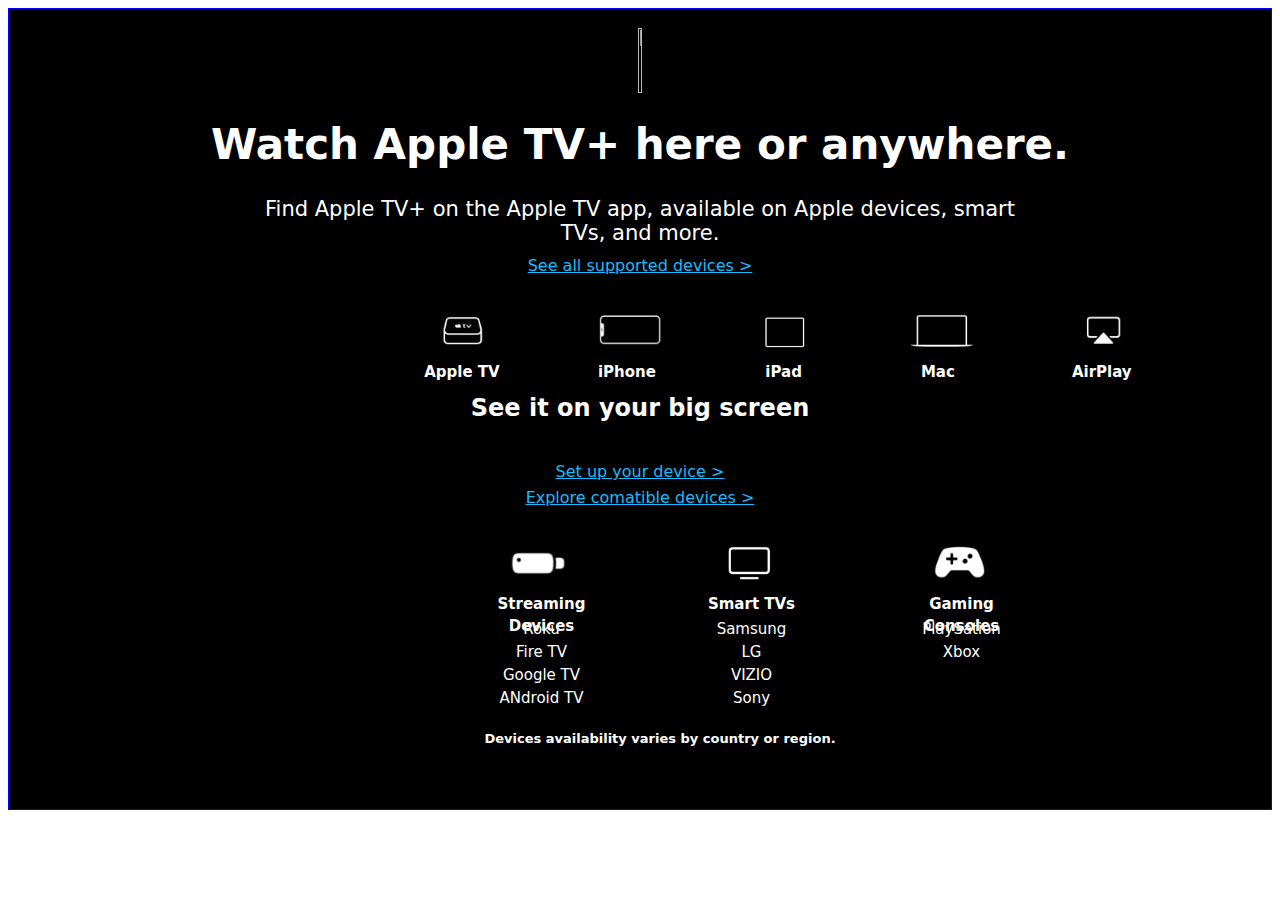
==== footer.html @ 90dbae34 "added" ====
<!DOCTYPE html>
<html lang="en">
<head>
    <meta charset="UTF-8">
    <meta http-equiv="X-UA-Compatible" content="IE=edge">
    <meta name="viewport" content="width=device-width, initial-scale=1.0">
    <link rel="stylesheet" href="./footer.css"/>
    <link rel="stylesheet" href="./Image"/>
    <title>Document</title>
</head>
<body>
    <div id="footer1">
        <img src="https://tv.apple.com/assets/brands/TV_App_Logo-d343000dfd3ca454ca8705a7aa7dcf4f.png"/>
        <h1>Watch Apple TV+ here or anywhere.</h1>
        <p>Find Apple TV+ on the Apple TV app, available on Apple devices, smart TVs, and more.</p>
        <a href="https://support.apple.com/en-in/guide/tvplus/welcome/web"><p>See all supported devices ></p></a>
        <div id="devices">
            <div>
                <img src="Image/appletv.jpeg"/>
                <h4>Apple TV</h4>
            </div>
            <div>
                <a href=""><img src="Image/iPhone.jpeg"/></a>
                <h4>iPhone</h4>
            </div>
            <div>
                <a href=""><img src="Image/iPad.jpeg"/></a>
                <h4>iPad</h4>
            </div>
            <div>
                <a href=""><img src="Image/Mac.jpeg"/></a>
                <h4>Mac</h4>
            </div>
            <div>
                <a href=""><img src="Image/AirPlay.jpeg"/></a>
                <h4>AirPlay</h4>
            </div>
        </div>
        <h2>See it on your big screen</h2>
        <a href=""><p>Set up your device ></p></a>
        <a href=""><p>Explore comatible devices ></p></a>
        <div id="devices1">
            <div>
                <a href=""><img src="Image/StreaminDevice.jpeg"/></a>
                <h4>Streaming Devices</h4>
                <p>Roku</p>
                <p>Fire TV</p>
                <p>Google TV</p>
                <p>ANdroid TV</p>
            </div>
            <div>
                <a href=""><img src="Image/SmartTv.jpeg"/></a>
                <h4>Smart TVs</h4>
                <p>Samsung</p>
                <p>LG</p>
                <p>VIZIO</p>
                <p>Sony</p>
            </div>
            <div>
                <a href=""><img src="Image/game.jpeg"/></a>
                <h4>Gaming Consoles</h4>
                <p>PlaySation</p>
                <p>Xbox</p>
            </div>
        </div>
        <h5>Devices availability varies by country or region.</h5>
    </div>
</body>
</html>
---- footer.css ----
#footer1{
    height: 800px;
    border: 1px solid blue;
    text-align: center;
    background-color: black;
    color: white;
    line-height: 10px;
    font-family: system-ui, -apple-system, BlinkMacSystemFont, 'Segoe UI', Roboto, Oxygen, Ubuntu, Cantarell, 'Open Sans', 'Helvetica Neue', sans-serif;
}
#footer1 img{
    margin-top: 19px;
    width: 5%;
    height: 65px;
}
#footer1 h1{
    font-size: 42px;
    font-weight: 700;
    line-height: 48px;
    text-decoration: none solid rgba(255,255,255);
    height: 48px;
    
}
#footer1 >p{
    font-size: 21px;
    line-height: 24px;
    text-decoration: none solid rgba(255,255,255);
    height: 48px;
    width: 780px;
    word-spacing: 0px;
    margin: auto;
}
#devices{
    display: flex;
    margin-left: 400px;
    gap: 70px;
}
#devices img{
    width: auto;
    height: 40px;
    background-color: white;
    margin-left: 20px;
    margin-top: 24px;
}
#devices h4{
    font-size: 15px;
    font-weight: 600;
    line-height: 22.05px;
    word-spacing: 0px;
    margin-left: 15px;
    margin-top: 10px;
}
#footer1 h2{
    font-size: 24px;
    font-weight: 600;
    text-decoration: none solid rgba(255,255,255);
    height: 48px;
    width: 780px;
    word-spacing: 0px;
    margin: auto;
}
#devices1{
    display: flex;
    margin-left: 440px;
    gap: 50px;
    margin-bottom: 0px;
    margin-top: 1px;
}
#devices1 img{
    width: auto;
    height: 40px;
    background-color: white;
    margin-left: 20px;
    margin-top: 24px;
}
#devices1 h4{
    width: 135px;
    font-size: 15px;
    font-weight: 600;
    line-height: 22.05px;
    word-spacing: 0px;
    margin-top: 10px;
    margin-left: 25px;
    height: 5px;
}
#devices1 p{
    margin-top: 0px;
    font-size: 15px;
    line-height: 22.05px;
    margin-left: 25px;
    height: 8px;
}
#footer1 h5{
    font-size: 13px;
    line-height: 13.09px;
    font-weight: 600;
    margin-left: 40px;
}
#footer1 a{
    color: rgb(24, 189, 255);
    text-decoration: no;
}
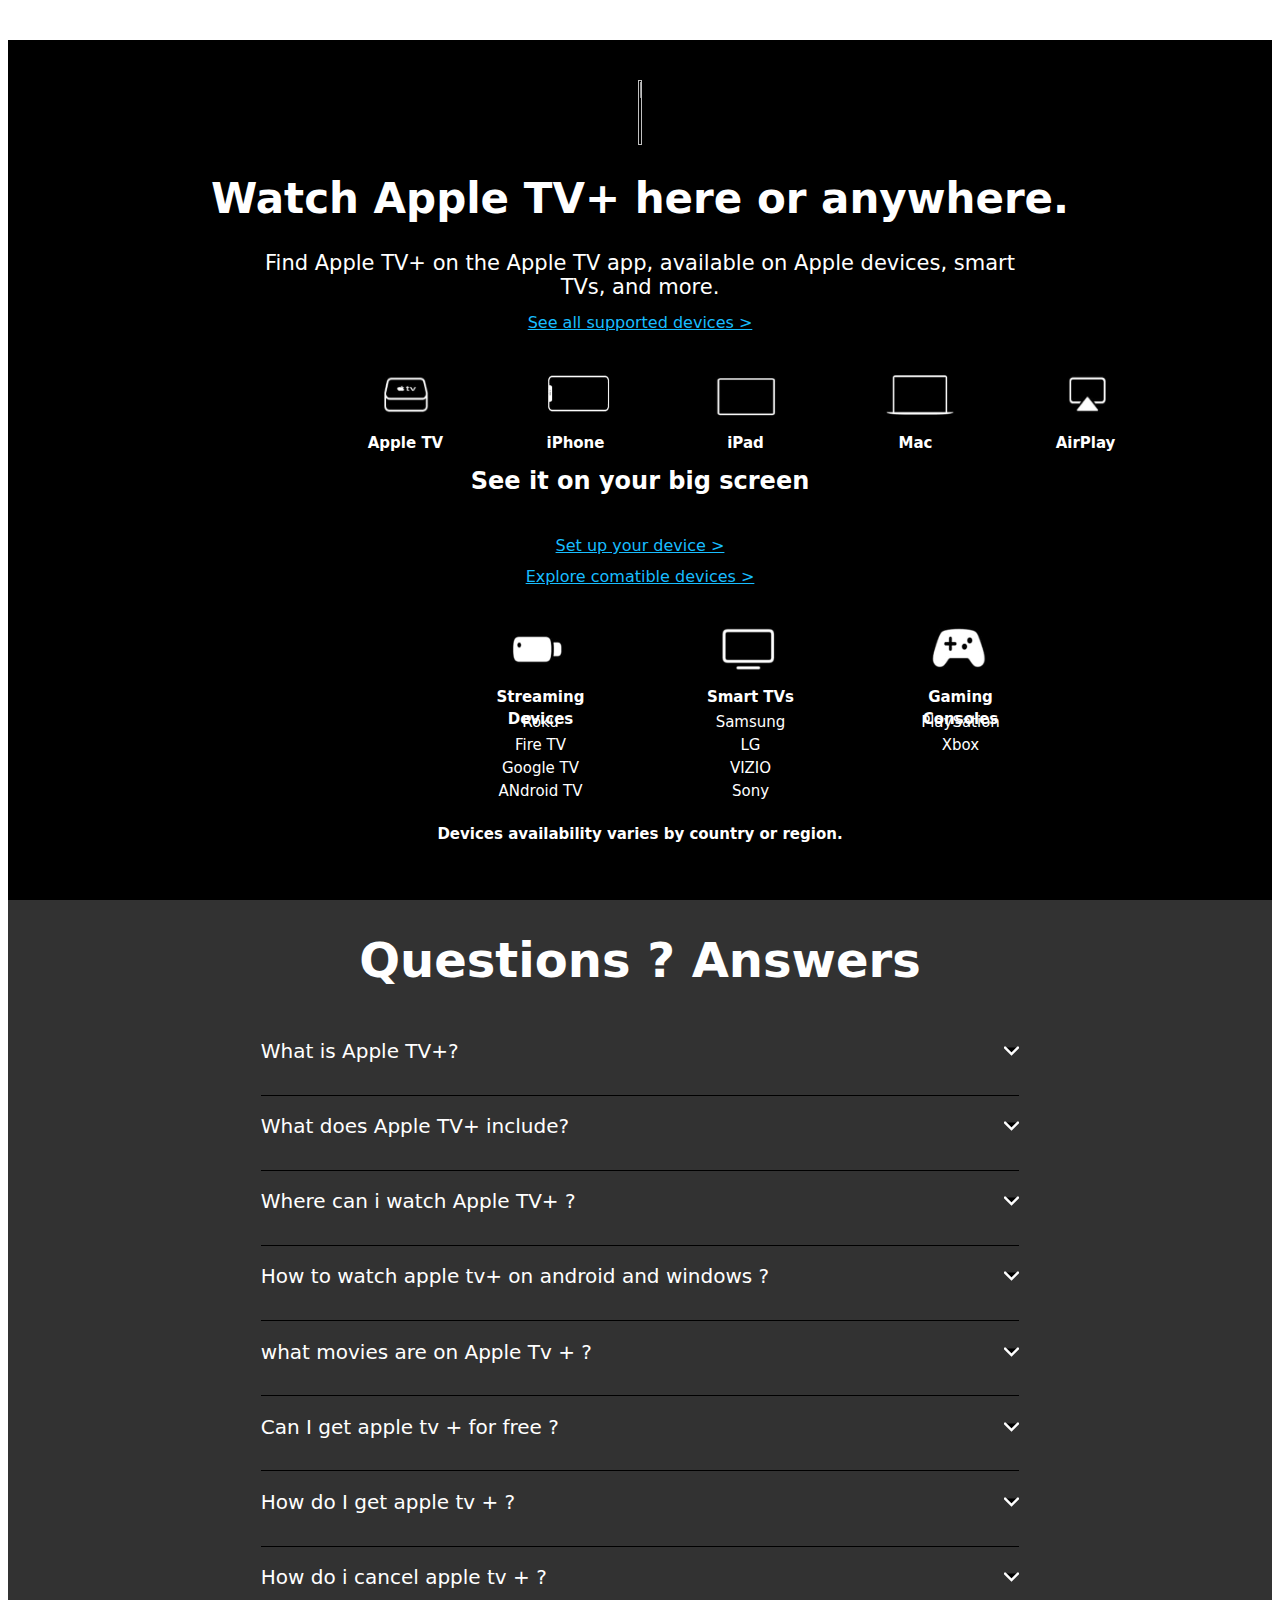
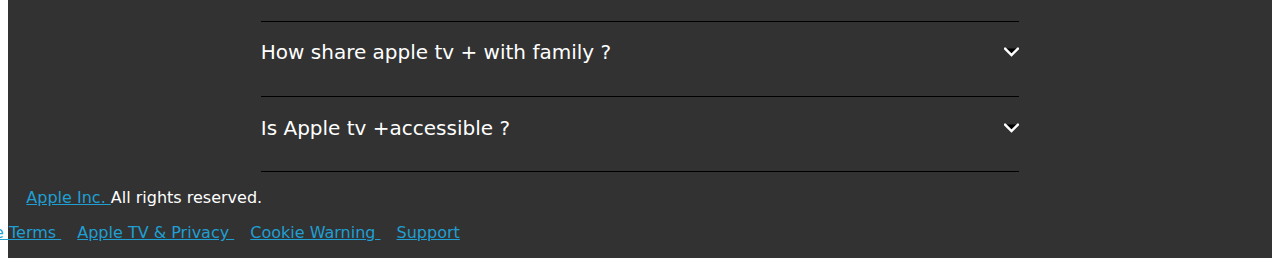
==== commit 954c48b5: "added fp06_514_day-3" ====
--- a/footer.html
+++ b/footer.html
@@ -6,7 +6,7 @@
     <meta name="viewport" content="width=device-width, initial-scale=1.0">
     <link rel="stylesheet" href="./footer.css"/>
     <link rel="stylesheet" href="./Image"/>
-    <title>Document</title>
+    <title>Document</title>        
 </head>
 <body>
     <div id="footer1">
@@ -20,19 +20,19 @@
                 <h4>Apple TV</h4>
             </div>
             <div>
-                <a href=""><img src="Image/iPhone.jpeg"/></a>
+                <a href=""><img src="Image/iphone.jpeg"/></a>
                 <h4>iPhone</h4>
             </div>
             <div>
-                <a href=""><img src="Image/iPad.jpeg"/></a>
+                <a href=""><img src="Image/ipad.jpeg"/></a>
                 <h4>iPad</h4>
             </div>
             <div>
-                <a href=""><img src="Image/Mac.jpeg"/></a>
+                <a href=""><img src="Image/MAC..jpeg"/></a>
                 <h4>Mac</h4>
             </div>
             <div>
-                <a href=""><img src="Image/AirPlay.jpeg"/></a>
+                <a href=""><img src="Image/Aorplay.jpeg"/></a>
                 <h4>AirPlay</h4>
             </div>
         </div>
@@ -41,7 +41,7 @@
         <a href=""><p>Explore comatible devices ></p></a>
         <div id="devices1">
             <div>
-                <a href=""><img src="Image/StreaminDevice.jpeg"/></a>
+                <a href=""><img src="Image/Streaming Devices.jpeg"/></a>
                 <h4>Streaming Devices</h4>
                 <p>Roku</p>
                 <p>Fire TV</p>
@@ -49,7 +49,7 @@
                 <p>ANdroid TV</p>
             </div>
             <div>
-                <a href=""><img src="Image/SmartTv.jpeg"/></a>
+                <a href=""><img src="Image/mac.jpeg"/></a>
                 <h4>Smart TVs</h4>
                 <p>Samsung</p>
                 <p>LG</p>
@@ -65,5 +65,222 @@
         </div>
         <h5>Devices availability varies by country or region.</h5>
     </div>
+
+    <section>
+        <h1 class="title">Questions ? Answers</h1>
+
+        <div class="faq">
+            <div class="question">
+                <h2>What is Apple TV+?</h2>
+                <svg width="15" height="10" viewBox="0 0 42 25">
+              <path 
+              d="M3 3L21 21L39 3"
+               stroke="white"
+                stroke-width="7"
+                 stroke-linecap="round"
+                 />
+                </svg>
+            </div>
+            <div class="answer">
+                <p>
+                    Apple&nbsp;TV+ is a streaming service from Apple. 
+                    It features exclusive Apple&nbsp;Original shows and movies from some
+                     of the industry's top talent, with new premieres arriving each month. 
+                      Browse all of the available content
+                    on Apple&nbsp;TV+ inside the Apple&nbsp;TV app
+                  on the “Apple&nbsp;TV+” tab or here on 
+                </p>
+               
+            </div>
+        </div>
+
+        
+
+        <div class="faq">
+            <div class="question">
+                <h2>What does Apple TV+ include?</h2>
+                <svg width="15" height="10" viewbox="0 0 42 25">
+           <path d="M3 3L21 21L39 3" stroke="white" stroke-width="7" stroke-linecap="round"/>
+                </svg>
+            </div>
+            <div class="answer">
+                <p>
+                    Apple TV+ is a streaming service featuring Apple Originals — award-winning series, compelling dramas, groundbreaking documentaries, kids'
+                     entertainment, comedies and more — with new Apple Originals added every month
+                </p>
+               
+            </div>
+        </div>
+
+
+        <div class="faq">
+            <div class="question">
+                <h2>Where can i watch Apple TV+ ?</h2>
+                <svg width="15" height="10" viewbox="0 0 42 25">
+           <path d="M3 3L21 21L39 3" stroke="white" stroke-width="7" stroke-linecap="round"/>
+                </svg>
+            </div>
+            <div class="answer">
+                <p>
+         
+                    Search for “Apple TV.” app (whichever is available for your Smart TV). On your Smart TV's home screen or app launcher, select the Apple TV or Apple TV+ app to open it, then sign in with an Apple ID if prompted.
+                     Note: If you don't already have an Apple ID, you can create one on the Apple ID website.
+                </p>
+               
+            </div>
+        </div>
+
+        <div class="faq">
+            <div class="question">
+                <h2> How to watch apple tv+ on android and windows ?</h2>
+                <svg width="15" height="10" viewbox="0 0 42 25">
+           <path d="M3 3L21 21L39 3" stroke="white" stroke-width="7" stroke-linecap="round"/>
+                </svg>
+            </div>
+            <div class="answer">
+                <p>
+                    Go to tv.apple.com to subscribe to and watch Apple TV+ in a web browser. Note: If you already have an Apple ID, you can sign in to start your free trial. You may be asked to add
+                     or verify a credit card to ensure the account holder has authorized viewing on the web.
+                </p>
+               
+            </div>
+        </div>
+
+
+
+        <div class="faq">
+            <div class="question">
+                <h2> what movies are on Apple Tv + ?</h2>
+                <svg width="15" height="10" viewbox="0 0 42 25">
+           <path d="M3 3L21 21L39 3" stroke="white" stroke-width="7" stroke-linecap="round"/>
+                </svg>
+            </div>
+            <div class="answer">
+                <p>
+     
+                    Apple TV+ shows you can watch for free
+                    
+                    Apple allows you to watch the first episode of many shows for free. In fact there are 38 free episodes available to watch for free
+                     including the first episodes of Ted Lasso, The Morning Show, See, Trying and more
+                </p>
+               
+            </div>
+        </div>
+
+        <div class="faq">
+            <div class="question">
+                <h2> Can I get apple tv + for free ?</h2>
+                <svg width="15" height="10" viewbox="0 0 42 25">
+           <path d="M3 3L21 21L39 3" stroke="white" stroke-width="7" stroke-linecap="round"/>
+                </svg>
+            </div>
+            <div class="answer">
+                <p>
+                    (1) If you buy an Apple device, Apple TV+ is included free for 3 months. 
+                    (2) A monthly subscription is just ₹99 per month after a free 7-day trial.
+                     (3) Apple TV+ is included in Apple One, which bundles three other Apple services into a single monthly subscription.
+                     Apple One plans start at ₹195 per month.
+                </p>
+               
+            </div>
+        </div>
+        <div class="faq">
+            <div class="question">
+                <h2> How do I get apple tv + ?</h2>
+                <svg width="15" height="10" viewbox="0 0 42 25">
+           <path d="M3 3L21 21L39 3" stroke="white" stroke-width="7" stroke-linecap="round"/>
+                </svg>
+            </div>
+            <div class="answer">
+                <p>
+                    Go to your device's app store and search for the Apple TV app or Apple TV+ app. If you don't see the app that you're looking for, check your device's compatibility. ...
+                    Download the app.
+                    Open the app and follow the instructions to complete setup.
+                </p>
+               
+            </div>
+        </div>
+        <div class="faq">
+            <div class="question">
+                <h2> How do i cancel apple tv + ?</h2>
+                <svg width="15" height="10" viewbox="0 0 42 25">
+           <path d="M3 3L21 21L39 3" stroke="white" stroke-width="7" stroke-linecap="round"/>
+                </svg>
+            </div>
+            <div class="answer">
+                <p>
+                    Open iTunes on your PC.
+                    From the iTunes' menu bar at the top select "Account" and then "View My Account."
+                    Click on "View Account."
+                    Scroll to "Settings" and then next to "Subscriptions" click "Manage."
+                    Select "Edit."
+                    Click "Cancel Subscription."
+                </p>
+               
+            </div>
+        </div>
+        <div class="faq">
+            <div class="question">
+                <h2> How share apple tv + with family ?</h2>
+                <svg width="15" height="10" viewbox="0 0 42 25">
+           <path d="M3 3L21 21L39 3" stroke="white" stroke-width="7" stroke-linecap="round"/>
+                </svg>
+            </div>
+            <div class="answer">
+                <p>
+                    <!-- Can I share my Apple TV membership? -->
+                    Family Sharing lets you share viewing privileges with up to six family members.
+                     One adult in your household—the family organizer—invites family members to join
+                     the family group and agrees to pay for any purchases made by family members.
+                </p>
+               
+            </div>
+        </div>
+        <div class="faq">
+            <div class="question">
+                <h2> Is Apple tv +accessible ?</h2>
+                <svg width="15" height="10" viewbox="0 0 42 25">
+           <path d="M3 3L21 21L39 3" stroke="white" stroke-width="7" stroke-linecap="round"/>
+                </svg>
+            </div>
+            <div class="answer">
+                <p>
+                    Apple TV includes built-in accessibility features: VoiceOver: Apple TV supports VoiceOver, Apple's screen reader. Available in all the languages supported by Apple TV, and with support for Braille displays, 
+                    VoiceOver tells you exactly what's on your TV screen and helps you choose commands.
+                </p>
+            </div>
+        </div>
+        <div class="global-footer_left">
+            <p >
+                Copyright © 2022
+                <a href="https://www.apple.com" >
+                    Apple Inc.
+                </a>
+                All rights reserved.
+            </p>
+            <p>
+                <a href="#">
+                    Internet Service Terms
+                </a>
+                <a href="#">
+                    Apple TV &amp; Privacy
+                </a>
+                <a href="#">
+                    Cookie Warning
+                </a>
+                <a href="#">
+                    Support
+                </a>
+            </p>
+        </div>
+    </section>  
 </body>
-</html>+</html>
+<script>
+    const faqs=document.querySelectorAll(".faq");
+    faqs.forEach((faq)=>{
+        faq.addEventListener("click",()=>{
+        faq.classList.toggle("active")
+        })
+    })
+</script>--- a/footer.css
+++ b/footer.css
@@ -1,14 +1,15 @@
 #footer1{
-    height: 800px;
-    border: 1px solid blue;
+    height: 860px;
+    margin-top: 40px;
+    border: 0px solid blue;
     text-align: center;
     background-color: black;
     color: white;
-    line-height: 10px;
+    line-height: 15px;
     font-family: system-ui, -apple-system, BlinkMacSystemFont, 'Segoe UI', Roboto, Oxygen, Ubuntu, Cantarell, 'Open Sans', 'Helvetica Neue', sans-serif;
 }
 #footer1 img{
-    margin-top: 19px;
+    margin-top: 40px;
     width: 5%;
     height: 65px;
 }
@@ -31,12 +32,12 @@
 }
 #devices{
     display: flex;
-    margin-left: 400px;
+    margin-left: 340px;
     gap: 70px;
 }
 #devices img{
-    width: auto;
-    height: 40px;
+    width: 80px;
+    height: 50px;
     background-color: white;
     margin-left: 20px;
     margin-top: 24px;
@@ -66,8 +67,8 @@
     margin-top: 1px;
 }
 #devices1 img{
-    width: auto;
-    height: 40px;
+    width: 80px;
+    height: 50px;
     background-color: white;
     margin-left: 20px;
     margin-top: 24px;
@@ -90,12 +91,85 @@
     height: 8px;
 }
 #footer1 h5{
-    font-size: 13px;
+    font-size: 15px;
     line-height: 13.09px;
     font-weight: 600;
-    margin-left: 40px;
+    text-align: center;
 }
 #footer1 a{
     color: rgb(24, 189, 255);
     text-decoration: no;
+}
+
+@import url("https://fonts.googleapis.com/css2?family=Quicksand:wght@300&display=swap");
+/* 
+*{
+    margin:0;
+    padding:0;
+    box-sizing: border-box;
+} */
+
+section{
+    min-width:100%;
+    width:80%;
+    margin:0 auto;
+    display:flex;
+    flex-direction: column;
+    align-items: center;
+    color: white;
+    background-color: #323232;
+    font-family: system-ui, -apple-system, BlinkMacSystemFont, 'Segoe UI', Roboto, Oxygen, Ubuntu, Cantarell, 'Open Sans', 'Helvetica Neue', sans-serif;
+}
+
+.title{
+    font-size: 3rem;
+    margin:2 rem 0rem
+}
+.faq{
+    width: 60%;
+    margin-top: 2px;
+    padding-bottom: 15px;
+    border-bottom: 1px solid black;
+    cursor:pointer
+}
+.question{
+    display: flex;
+    justify-content: space-between;
+    align-items: center;
+}
+.question h2{
+    font-size: 20px;
+    font-weight: 400;
+}
+
+.answer{
+    max-height: 0;
+    overflow: hidden;
+    transition: max-height 0.1s ease;
+}
+.answer p{
+ padding-top: 1rem;
+ line-height: 1.4;
+ font-size: 14px;
+}
+
+.faq.active .answer{
+    max-height: 300px;
+    
+}
+
+.faq.active svg{
+    transform: rotate(180deg);
+    
+}
+svg{
+    transition: transform 0.5s ease-in;
+}
+.global-footer_left{
+   position: relative;
+   right: 480px;
+}
+.global-footer_left> p a{
+   margin-left: 16px;
+   color: rgb(31, 159, 210);
 }